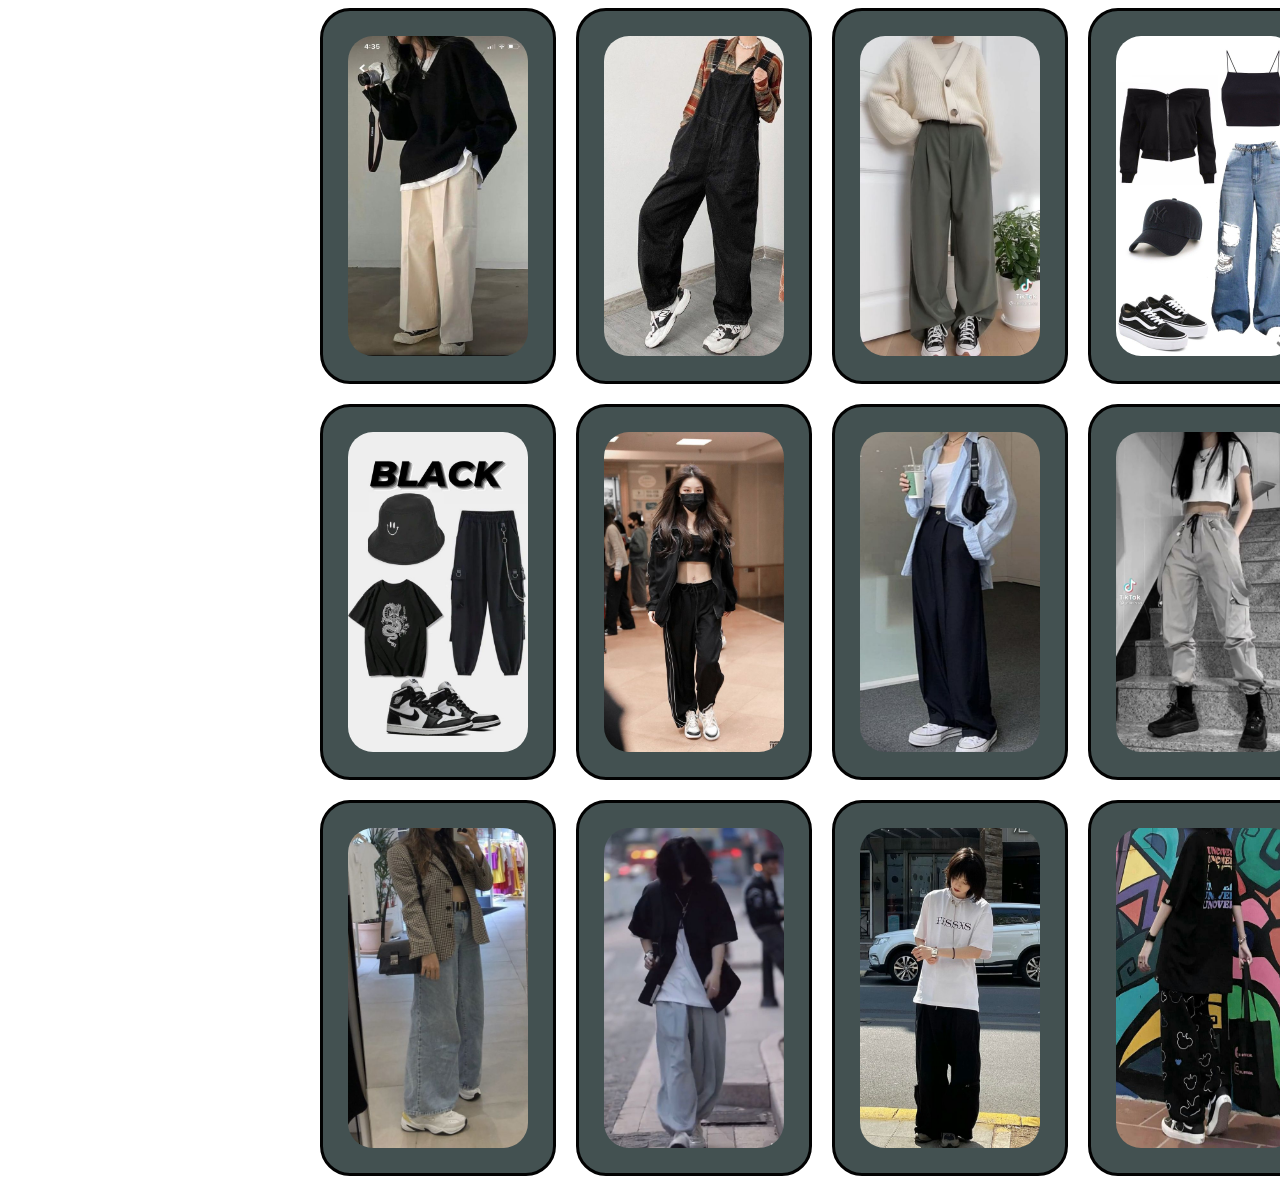
==== screens/lookbook/lookbook.html @ 10edfccd "lookbook page done" ====
<!DOCTYPE html>
<html lang="en">
<head>
    <meta charset="UTF-8">
    <meta http-equiv="X-UA-Compatible" content="IE=edge">
    <meta name="viewport" content="width=device-width, initial-scale=1.0">
    <link rel="stylesheet" href="lookbook.styles.css">
    <title>Document</title>
</head>
<body>
    <div class="card-list">
    <div class="card-container">
        <img
            src="../../img/lookbook-img1.jpeg"
            width="180px"
            height="320px"
        />
    </div>
    <div class="card-container">
        <img
            src="../../img/lookbook-img21.jpeg"
            width="180px"
            height="320px"
        />
    </div>
    <div class="card-container">
        <img
            src="../../img/lookbook-img17.jpeg"
            width="180px"
            height="320px"
        />
    </div>
    <div class="card-container">
        <img
            src="../../img/lookbook-img34.jpeg"
            width="180px"
            height="320px"
        />
    </div>
    <div class="card-container">
        <img
            src="../../img/lookbook-img31.jpeg"
            width="180px"
            height="320px"
        />
    </div>
    <div class="card-container">
        <img
            src="../../img/LOOKBOOKS1.jpeg"
            width="180px"
            height="320px"
        />
    </div>
    <div class="card-container">
        <img
            src="../../img/Goodpicture1.jpeg"
            width="180px"
            height="320px"
        />
    </div>
    <div class="card-container">
        <img
            src="../../img/LOOKBOOKS2.jpeg"
            width="180px"
            height="320px"
        />
    </div>
    <div class="card-container">
        <img
            src="../../img/LOOKBOOKS3.jpeg"
            width="180px"
            height="320px"
        />
    </div>
    <div class="card-container">
        <img
            src="../../img/LOOKBOOKS4.jpeg"
            width="180px"
            height="320px"
        />
    </div>
    <div class="card-container">
        <img
            src="../../img/LOOKBOOKS5.jpeg"
            width="180px"
            height="320px"
        />
    </div>
    <div class="card-container">
        <img
            src="../../img/LOOKBOOKS6.jpeg"
            width="180px"
            height="320px"
        />
    </div>
    
</div>
</body>
</html>
---- screens/lookbook/lookbook.styles.css ----
.card-list {
    width: 50vw;
    margin: 0 auto;
    display: grid;
    grid-template-columns: 1fr 1fr 1fr 1fr;
    grid-gap: 20px;
  }
  
  .card-container {
    display: flex;
    flex-direction: column;
    background-color: #435151;
    border: 3px solid rgb(2, 2, 2);
    border-radius: 30px;
    padding: 25px;
    cursor: pointer;
    -moz-osx-font-smoothing: grayscale;
    backface-visibility: hidden;
    transform: translateZ(0);
    transition: transform 0.25s ease-out;
  }
  
  .card-container:hover {
    transform: scale(1.05);
  }
img{
    border-radius: 25px;
}
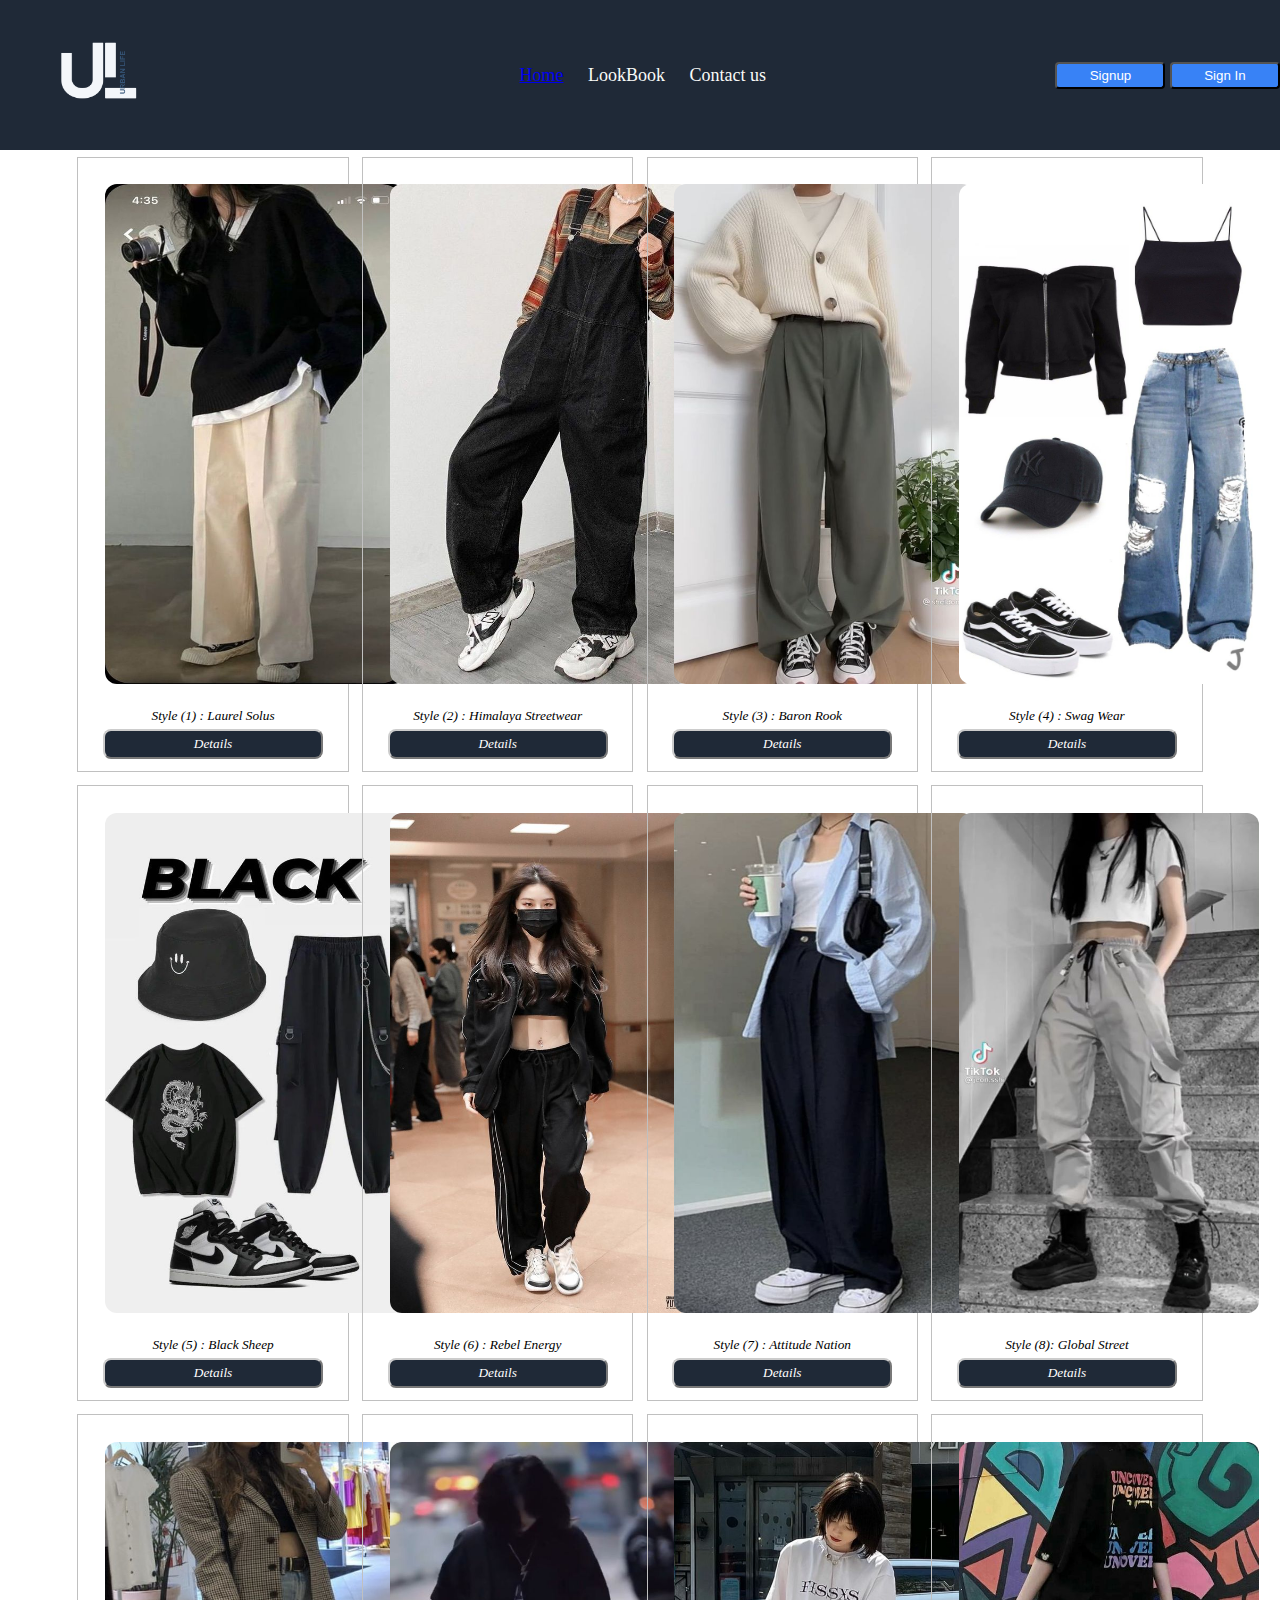
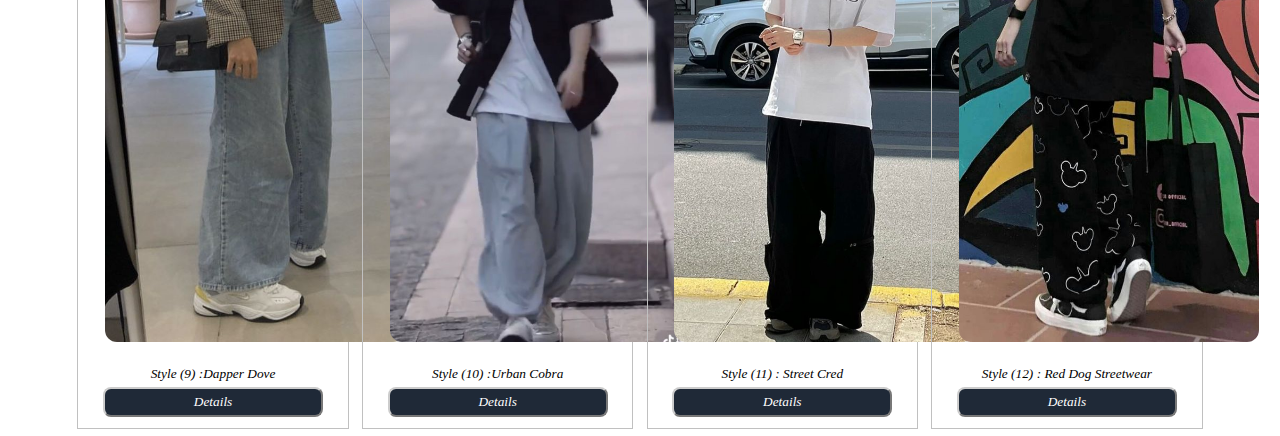
==== commit 4643fe25: "updated lookbook page" ====
--- a/screens/lookbook/lookbook.html
+++ b/screens/lookbook/lookbook.html
@@ -4,96 +4,118 @@
     <meta charset="UTF-8">
     <meta http-equiv="X-UA-Compatible" content="IE=edge">
     <meta name="viewport" content="width=device-width, initial-scale=1.0">
+    <link rel="stylesheet" href="../../styles.css">
     <link rel="stylesheet" href="lookbook.styles.css">
     <title>Document</title>
 </head>
 <body>
-    <div class="card-list">
+    <header>
+        <img 
+            class="logo-div"
+            src='../../img/UL.png'
+            alt='street style logo'
+        />
+        <nav class="nav-div">
+            <ul>
+                <a href="../../index.html"><li>Home</li></a>
+                <li>LookBook</li>
+                <li>Contact us</li>
+            </ul>
+        </nav>
+        <div class="sign-div">
+            <button>
+                Signup
+            </button>
+            <button>
+                Sign In
+            </button>
+        </div>
+    </header>
     <div class="card-container">
-        <img
-            src="../../img/lookbook-img1.jpeg"
-            width="180px"
-            height="320px"
+        <figure>
+            <img
+                src="../../img/lookbook-img1.jpeg"
         />
+        <figcaption>Style (1) : Laurel Solus </figcaption>
+        <a class="aButton" href="../product-details/product-detail-one.html">Details</a>
+        </figure>
+        <figure>
+            <img
+            src="../../img/lookbook-img21.jpeg"
+        />
+        <figcaption>Style (2) : Himalaya Streetwear </figcaption>
+        <a class="aButton" href="../product-details/product-detail-one.html">Details</a>
+        </figure>
+        <figure>
+            <img
+            src="../../img/lookbook-img17.jpeg"
+        />
+        <figcaption>Style (3) : Baron Rook  </figcaption>
+        <a class="aButton" href="../product-details/product-detail-one.html">Details</a>
+        </figure>
+        <figure>
+            <img
+            src="../../img/lookbook-img34.jpeg"
+        />
+        <figcaption>Style (4) : Swag Wear </figcaption>
+        <a class="aButton" href="../product-details/product-detail-one.html">Details</a>
+        </figure>
+        <figure>
+            <img
+            src="../../img/lookbook-img31.jpeg"
+        />
+        <figcaption>Style (5) : Black Sheep </figcaption>
+        <a class="aButton" href="../product-details/product-detail-one.html">Details</a>
+        </figure>
+        <figure>
+            <img
+            src="../../img/LOOKBOOKS1.jpeg"
+        />
+        <figcaption>Style (6) : Rebel Energy </figcaption>
+        <a class="aButton" href="../product-details/product-detail-one.html">Details</a>
+        </figure>
+        <figure>
+            <img
+            src="../../img/Goodpicture1.jpeg"
+        />
+        <figcaption>Style (7) : Attitude Nation</figcaption>
+        <a class="aButton" href="../product-details/product-detail-one.html">Details</a>
+        </figure>
+        <figure>
+            <img
+            src="../../img/LOOKBOOKS2.jpeg"
+        />
+        <figcaption>Style (8): Global Street </figcaption>
+        <a class="aButton" href="../product-details/product-detail-one.html">Details</a>
+        </figure>
+        <figure>
+            <img
+            src="../../img/LOOKBOOKS3.jpeg"
+        />
+        <figcaption>Style (9) :Dapper Dove </figcaption>
+        <a class="aButton" href="../product-details/product-detail-one.html">Details</a>
+        </figure>
+        <figure>
+            <img
+            src="../../img/LOOKBOOKS4.jpeg"
+        />
+        <figcaption>Style (10) :Urban Cobra </figcaption>
+        <a class="aButton" href="../product-details/product-detail-one.html">Details</a>
+        </figure>
+        <figure>
+            <img
+            src="../../img/LOOKBOOKS5.jpeg"
+        />
+        <figcaption>Style (11) : Street Cred </figcaption>
+        <a class="aButton" href="../product-details/product-detail-one.html">Details</a>
+        </figure>
+        <figure>
+            <img
+            src="../../img/LOOKBOOKS6.jpeg"
+        />
+        <figcaption>Style (12) : Red Dog Streetwear </figcaption>
+        <a class="aButton" href="../product-details/product-detail-one.html">Details</a>
+        </figure>
     </div>
-    <div class="card-container">
-        <img
-            src="../../img/lookbook-img21.jpeg"
-            width="180px"
-            height="320px"
-        />
-    </div>
-    <div class="card-container">
-        <img
-            src="../../img/lookbook-img17.jpeg"
-            width="180px"
-            height="320px"
-        />
-    </div>
-    <div class="card-container">
-        <img
-            src="../../img/lookbook-img34.jpeg"
-            width="180px"
-            height="320px"
-        />
-    </div>
-    <div class="card-container">
-        <img
-            src="../../img/lookbook-img31.jpeg"
-            width="180px"
-            height="320px"
-        />
-    </div>
-    <div class="card-container">
-        <img
-            src="../../img/LOOKBOOKS1.jpeg"
-            width="180px"
-            height="320px"
-        />
-    </div>
-    <div class="card-container">
-        <img
-            src="../../img/Goodpicture1.jpeg"
-            width="180px"
-            height="320px"
-        />
-    </div>
-    <div class="card-container">
-        <img
-            src="../../img/LOOKBOOKS2.jpeg"
-            width="180px"
-            height="320px"
-        />
-    </div>
-    <div class="card-container">
-        <img
-            src="../../img/LOOKBOOKS3.jpeg"
-            width="180px"
-            height="320px"
-        />
-    </div>
-    <div class="card-container">
-        <img
-            src="../../img/LOOKBOOKS4.jpeg"
-            width="180px"
-            height="320px"
-        />
-    </div>
-    <div class="card-container">
-        <img
-            src="../../img/LOOKBOOKS5.jpeg"
-            width="180px"
-            height="320px"
-        />
-    </div>
-    <div class="card-container">
-        <img
-            src="../../img/LOOKBOOKS6.jpeg"
-            width="180px"
-            height="320px"
-        />
-    </div>
-    
-</div>
 </body>
 </html>--- a/styles.css
+++ b/styles.css
@@ -0,0 +1,157 @@
+body{
+    height: 100vh;
+    width: 100%;
+    margin:0;
+}
+header{
+    display: flex;
+    flex-direction: row;
+    height: 150px;
+    justify-content: space-between;
+    align-items: center;
+    background-color: #1f2937;
+    color: #f9faf8;
+    font-size: 18px;
+}
+.nav-div{
+    align-items: center;
+    
+}
+ul{
+    list-style-type: none;
+}
+ul li{
+    display: inline;
+    padding: 10px;
+}
+ul li:hover{
+    color: yellow;
+    font-weight: 600;
+}
+div h4{
+    display: inline;
+    padding: 10px;
+    margin-right: 10px;
+    align-items: center;
+}
+.first-section{
+    width: 100%;
+    display: flex;
+    flex-direction: row;
+    justify-content: center;
+    align-items: center;
+    background-color: #1f2937;
+    color: #f9faf8;
+}
+.first-section-image{
+    width:30%;
+    padding: 30px;
+}
+.main-image{
+    border-radius: 10%;
+    
+}
+.first-section-data{
+    width: 70%;
+    padding:50px;
+}
+/*.second-section main{
+    margin: auto;
+    display:block;
+    border-radius: 10%;
+    justify-content: center;
+    align-content: center;
+}*/
+.second-section {
+    width: 100%;
+    display: flex;
+    flex-direction: row;
+    justify-content: space-around;
+    align-items: center;
+    margin-top: 40px;
+}
+.second-section img {
+    /*margin-left: auto;
+    margin-right: auto;
+    justify-content: center;
+    align-items: center;*/
+    border-radius: 7px;
+   /*padding: 10px;*/
+}
+.second-section-text{
+    width: 100%;
+    display: flex;
+    flex-direction: row;
+    justify-content: space-around;
+    align-items: center;
+}
+.second-section-text p{
+    position: relative;
+    max-width: 120px;
+    text-align: left;
+}
+.third-section{
+    background-color: #E5E7EB;
+    margin: 50px;
+    padding: 120px;
+    /*height: 13rem; */
+    text-align: center;
+    justify-content: center;
+    font-size: 36px;
+    font-style: italic;
+    font-weight: lighter;
+    color: #1f2937
+}
+.fourth-section{
+    background-color: #3882f6;
+    margin-left: 180px;
+    margin-right: 180px;
+    padding: 40px; 
+    display: flex;
+    flex-direction: row;
+    height: auto;
+    justify-content: space-between;
+    align-items: center;
+    color: #f9faf8;
+    font-size: 18px;
+}
+.fourth-section-data{
+    width:60%;
+}
+button{
+    background-color: #3882f6;
+    color: white;
+    width: 110px;
+    border-radius: 4px;
+    padding: 4px;
+}
+#newsletter-button{
+    border: 1px solid white;
+}
+footer{
+    align-items: center;
+    background-color: #1f2937;
+    color: #f9faf8;
+    justify-content: center;
+    font: 18px;
+    padding: 10px;
+    text-align: center;
+    margin-top: 20px;
+}
+h1{
+    font-size: 48px;
+    font-weight: extra-bold;
+    color: #f9faf8;
+}
+.first-section p{
+    font-size: 18px;
+}
+button:hover{
+    background-color: #4a638b;
+}
+img {
+    width:300px;
+    height:400px;
+    border-radius: 12px;
+    margin: 10px;
+  }--- a/screens/lookbook/lookbook.styles.css
+++ b/screens/lookbook/lookbook.styles.css
@@ -1,29 +1,43 @@
+.card-container {
+  display: flex;
+  flex-wrap: wrap;
+  justify-content: center;
 
-.card-list {
-    width: 50vw;
-    margin: 0 auto;
-    display: grid;
-    grid-template-columns: 1fr 1fr 1fr 1fr;
-    grid-gap: 20px;
-  }
-  
-  .card-container {
-    display: flex;
-    flex-direction: column;
-    background-color: #435151;
-    border: 3px solid rgb(2, 2, 2);
-    border-radius: 30px;
-    padding: 25px;
-    cursor: pointer;
-    -moz-osx-font-smoothing: grayscale;
-    backface-visibility: hidden;
-    transform: translateZ(0);
-    transition: transform 0.25s ease-out;
-  }
-  
-  .card-container:hover {
-    transform: scale(1.05);
-  }
-img{
-    border-radius: 25px;
-}+}
+figure {
+  width: 20%;
+  text-align: center;
+  font-style: italic;
+  font-size: smaller;
+  text-indent: 0;
+  border: thin silver solid;
+  margin: 0.5em;
+  padding: 0.5em;
+}
+
+img {
+  width:300px;
+  height:500px;
+  border-radius: 12px;
+  margin: 20px;
+}
+
+.logo-div{
+  width: 150px;
+  height: auto;
+}
+
+.aButton {
+  display: inline-block;
+  text-decoration: none;
+  background-color: #1f2937;
+  border: 2px outset #ccc;
+  color: rgb(255, 255, 255);
+  padding: 5px 8px;
+  margin: 5px;
+  border-radius: 8px;
+  width: 200px
+}
+.aButton:hover{
+  background-color: #4a638b;
+}
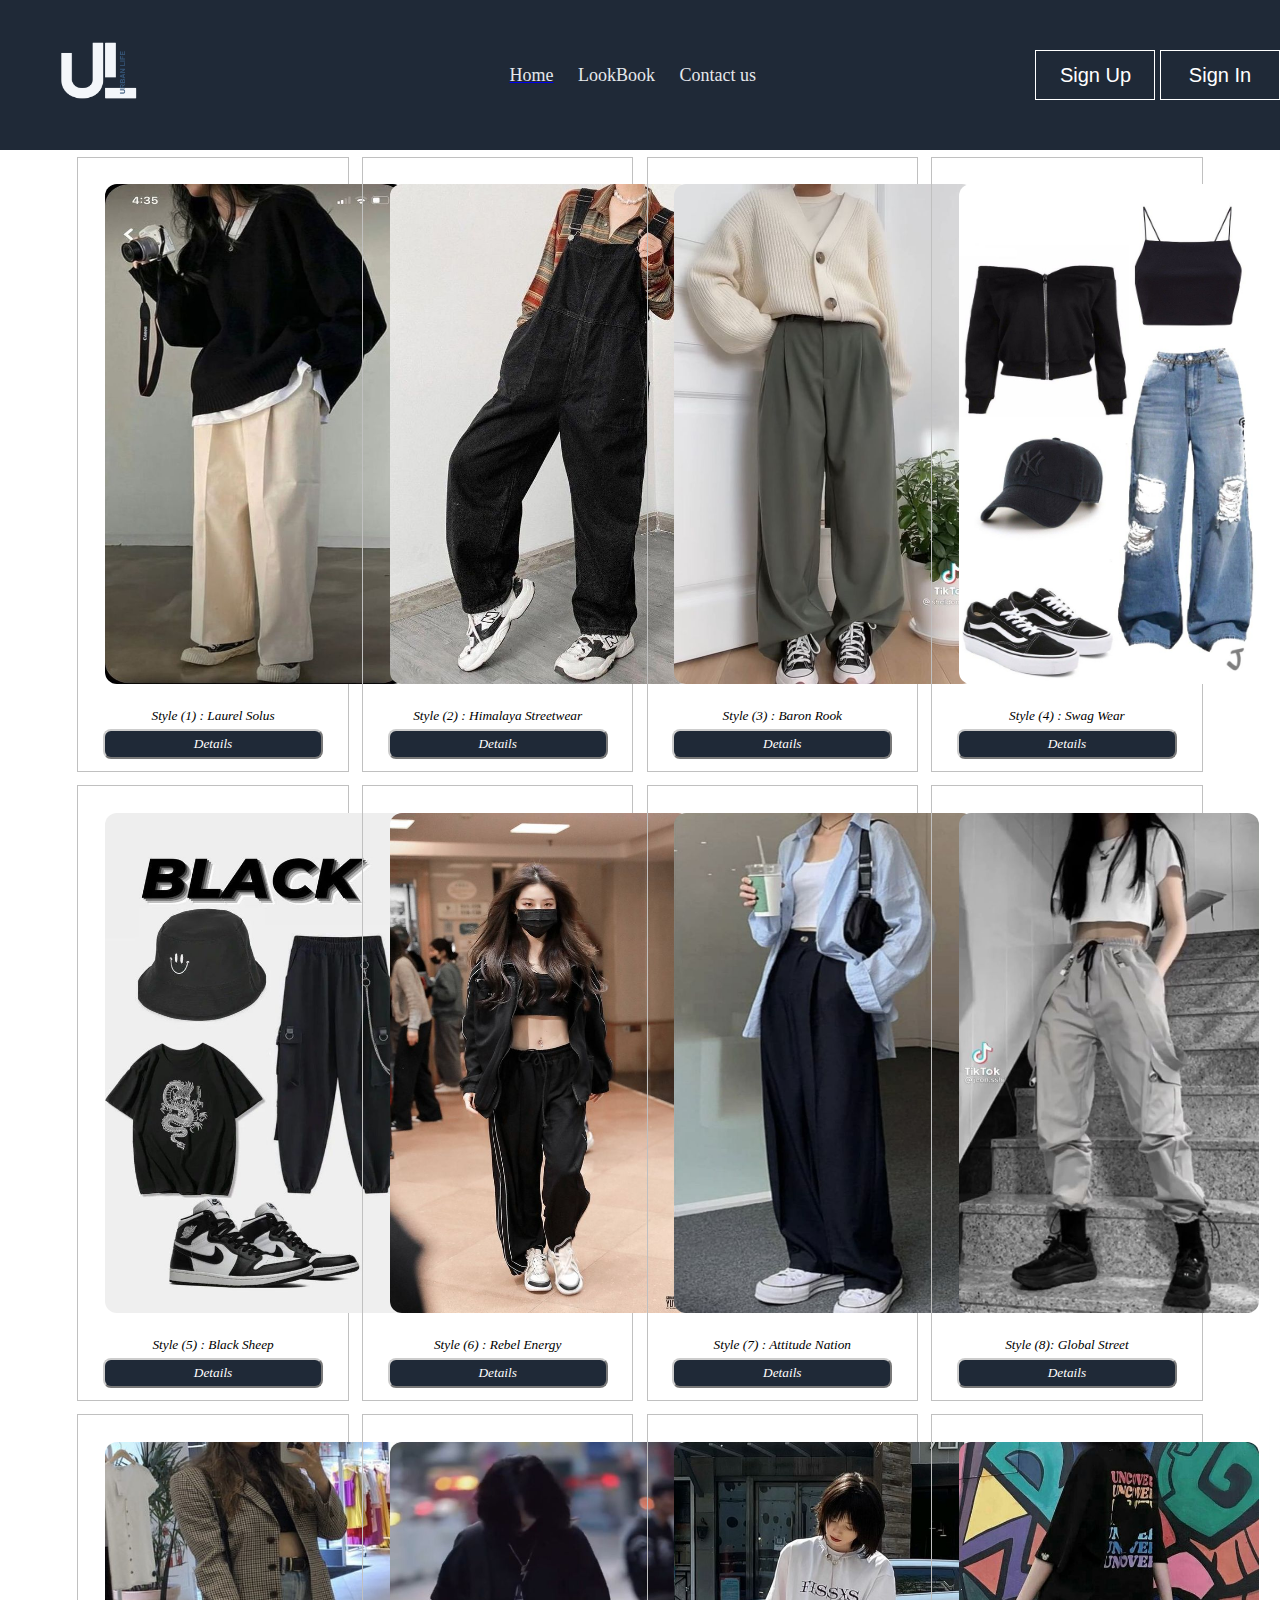
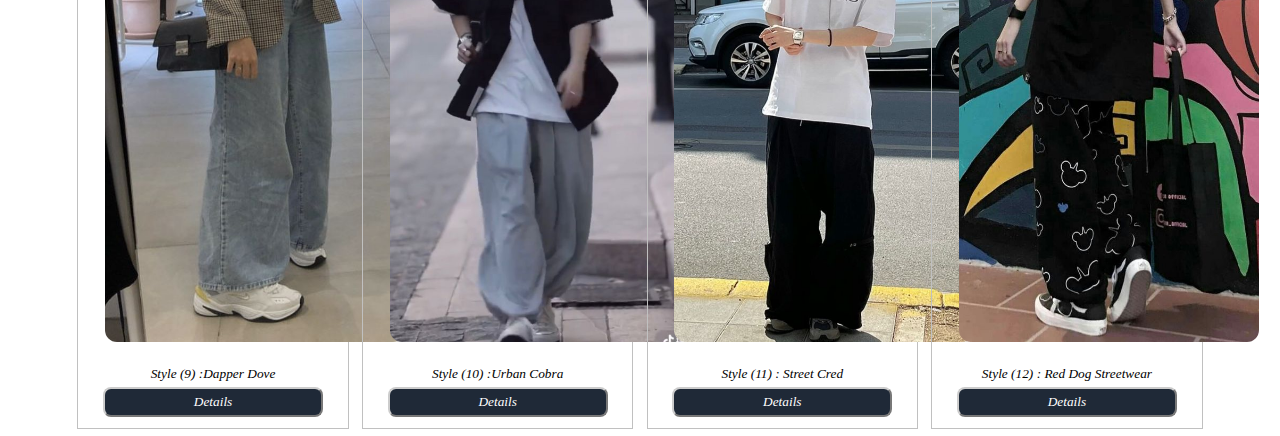
==== commit 91b4eda9: "completed all updates and code optimized" ====
--- a/screens/lookbook/lookbook.html
+++ b/screens/lookbook/lookbook.html
@@ -16,17 +16,17 @@
             alt='street style logo'
         />
         <nav class="nav-div">
-            <ul>
-                <a href="../../index.html"><li>Home</li></a>
-                <li>LookBook</li>
-                <li>Contact us</li>
+            <ul class="navbar-head">
+                <a href="../../index.html"><li class="navbar-item">Home</li></a>
+                <li class="navbar-item">LookBook</li>
+                <li class="navbar-item">Contact us</li>
             </ul>
         </nav>
         <div class="sign-div">
-            <button>
-                Signup
+            <button class="sign-button">
+                Sign Up
             </button>
-            <button>
+            <button class="sign-button">
                 Sign In
             </button>
         </div>
@@ -37,49 +37,49 @@
                 src="../../img/lookbook-img1.jpeg"
         />
         <figcaption>Style (1) : Laurel Solus </figcaption>
-        <a class="aButton" href="../product-details/product-detail-one.html">Details</a>
+        <a class="aButton" href="../product-details/product-detail.html">Details</a>
         </figure>
         <figure>
             <img
             src="../../img/lookbook-img21.jpeg"
         />
         <figcaption>Style (2) : Himalaya Streetwear </figcaption>
-        <a class="aButton" href="../product-details/product-detail-one.html">Details</a>
+        <a class="aButton" href="../product-details/product-detail.html">Details</a>
         </figure>
         <figure>
             <img
             src="../../img/lookbook-img17.jpeg"
         />
         <figcaption>Style (3) : Baron Rook  </figcaption>
-        <a class="aButton" href="../product-details/product-detail-one.html">Details</a>
+        <a class="aButton" href="../product-details/product-detail.html">Details</a>
         </figure>
         <figure>
             <img
             src="../../img/lookbook-img34.jpeg"
         />
         <figcaption>Style (4) : Swag Wear </figcaption>
-        <a class="aButton" href="../product-details/product-detail-one.html">Details</a>
+        <a class="aButton" href="../product-details/product-detail.html">Details</a>
         </figure>
         <figure>
             <img
             src="../../img/lookbook-img31.jpeg"
         />
         <figcaption>Style (5) : Black Sheep </figcaption>
-        <a class="aButton" href="../product-details/product-detail-one.html">Details</a>
+        <a class="aButton" href="../product-details/product-detail.html">Details</a>
         </figure>
         <figure>
             <img
             src="../../img/LOOKBOOKS1.jpeg"
         />
         <figcaption>Style (6) : Rebel Energy </figcaption>
-        <a class="aButton" href="../product-details/product-detail-one.html">Details</a>
+        <a class="aButton" href="../product-details/product-detail.html">Details</a>
         </figure>
         <figure>
             <img
             src="../../img/Goodpicture1.jpeg"
         />
         <figcaption>Style (7) : Attitude Nation</figcaption>
-        <a class="aButton" href="../product-details/product-detail-one.html">Details</a>
+        <a class="aButton" href="../product-details/product-detail.html">Details</a>
         </figure>
         <figure>
             <img
--- a/styles.css
+++ b/styles.css
@@ -1,3 +1,5 @@
+@import url('https://fonts.googleapis.com/css2?family=Bigelow+Rules&family=Manrope:wght@200&family=Neucha&family=Patrick+Hand&family=Staatliches&display=swap');
+
 body{
     height: 100vh;
     width: 100%;
@@ -17,23 +19,31 @@
     align-items: center;
     
 }
-ul{
+.navbar-head{
     list-style-type: none;
 }
-ul li{
+.navbar-item{
     display: inline;
     padding: 10px;
 }
-ul li:hover{
+.navbar-item:hover{
     color: yellow;
     font-weight: 600;
-}
-div h4{
-    display: inline;
-    padding: 10px;
-    margin-right: 10px;
-    align-items: center;
-}
+    transform: scale(5);
+}
+.navbar-item:visited{
+    font-size: 18px;
+    color: #E5E7EB;
+}
+.navbar-item{
+    font-size: 18px;
+    color: #E5E7EB;
+}
+.logo-div{
+    width: 150px;
+    height: auto;
+}
+
 .first-section{
     width: 100%;
     display: flex;
@@ -48,20 +58,16 @@
     padding: 30px;
 }
 .main-image{
-    border-radius: 10%;
-    
+    width:300px;
+    height:400px;
+    border-radius: 5px;
+    margin: 10px;
 }
 .first-section-data{
     width: 70%;
     padding:50px;
 }
-/*.second-section main{
-    margin: auto;
-    display:block;
-    border-radius: 10%;
-    justify-content: center;
-    align-content: center;
-}*/
+
 .second-section {
     width: 100%;
     display: flex;
@@ -71,12 +77,7 @@
     margin-top: 40px;
 }
 .second-section img {
-    /*margin-left: auto;
-    margin-right: auto;
-    justify-content: center;
-    align-items: center;*/
-    border-radius: 7px;
-   /*padding: 10px;*/
+    box-shadow: -10px 5px 10px 10px rgba(0,0,0,0.1);
 }
 .second-section-text{
     width: 100%;
@@ -118,15 +119,20 @@
 .fourth-section-data{
     width:60%;
 }
-button{
-    background-color: #3882f6;
+.sign-button{
+    background: #1f2937;
+    width: 120px;
+    height: 50px;
+    border: 1px solid white ;
+    font-size: 20px;
     color: white;
-    width: 110px;
-    border-radius: 4px;
-    padding: 4px;
 }
 #newsletter-button{
-    border: 1px solid white;
+    background: transparent;
+    width: 200px;
+    height: 50px;
+    border: 1px solid white ;
+    font-size: 20px;
 }
 footer{
     align-items: center;
@@ -149,9 +155,84 @@
 button:hover{
     background-color: #4a638b;
 }
-img {
+.current-trend-images{
     width:300px;
     height:400px;
-    border-radius: 12px;
+    border-radius: 5px;
     margin: 10px;
-  }+}
+
+.jumbotron-button{
+    background: #1f2937;
+    width: 200px;
+    height: 50px;
+    border: 1px solid white ;
+    font-size: 20px;
+    color: white;
+}
+.sale-items{
+    display: flex;
+    flex-direction: row;
+}
+
+.sale-items img{
+    border-radius:5px;
+    box-shadow: -10px 5px 10px 10px rgba(0,0,0,0.1);
+}
+.testimonial-name-sign{
+    display: block;
+    float: right;
+    font-size: 20px;
+}
+
+.testimonial-date{
+   
+    float: right;
+    font-size: 15px;
+}
+.third-section img{
+    width: 200px;
+    height: 80px;
+    float: left;
+}
+
+.testimonial-user1{
+    clear: left;
+}
+
+.third-section h5{
+    clear: left;
+    float:left;
+    margin-top: 0px;
+    font-size: 25px;
+    margin-left: 20px;
+}
+h2{
+    font-size: 46px;
+    font-family: 'Staatliches', cursive;
+    text-align: center;
+}
+h1{
+    font-size: 60px;
+    font-family: 'Staatliches', cursive;
+}
+.on-sale{
+    width: 90%;
+    justify-content: center;
+    align-items: center;
+    margin-left: 80px;
+    margin-right: 80px;
+}
+.sale-text{
+    font-size: 25px;
+    font-weight: 300;
+    text-align: center;
+}
+.on-sale-images{
+    width: 250px;
+    height:350px;
+    border-radius: 5px;
+    margin: 10px;
+    margin-left: 20px;
+    padding: 15px;
+}--- a/screens/lookbook/lookbook.styles.css
+++ b/screens/lookbook/lookbook.styles.css
@@ -2,7 +2,6 @@
   display: flex;
   flex-wrap: wrap;
   justify-content: center;
-
 }
 figure {
   width: 20%;
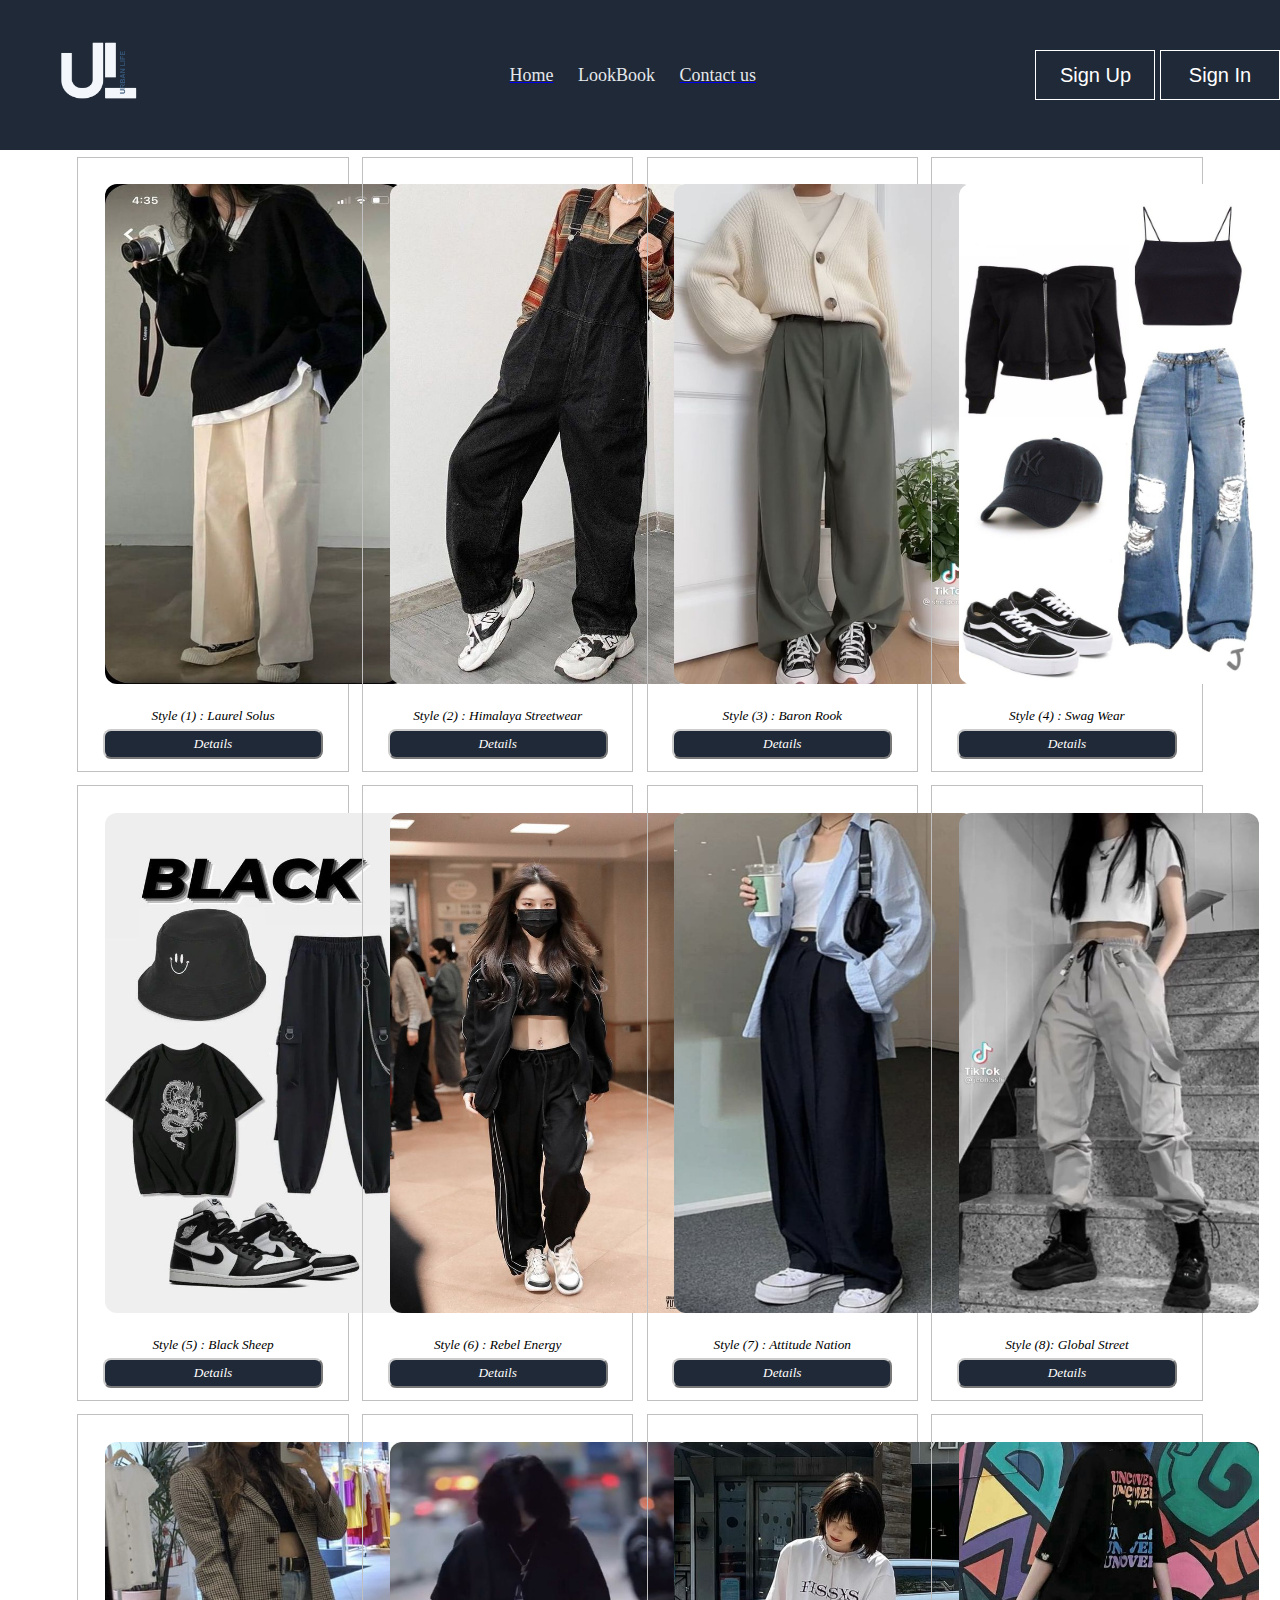
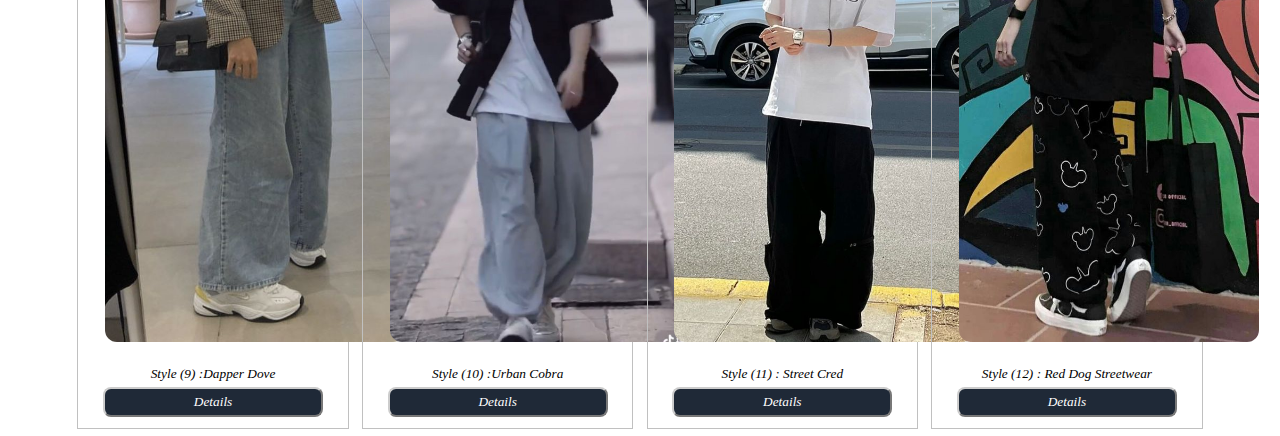
==== commit f22bc2c1: "added contact us page" ====
--- a/screens/lookbook/lookbook.html
+++ b/screens/lookbook/lookbook.html
@@ -19,7 +19,7 @@
             <ul class="navbar-head">
                 <a href="../../index.html"><li class="navbar-item">Home</li></a>
                 <li class="navbar-item">LookBook</li>
-                <li class="navbar-item">Contact us</li>
+                <a href="../contact-us/contact-us.html"><li class="navbar-item">Contact us</li></a>
             </ul>
         </nav>
         <div class="sign-div">
